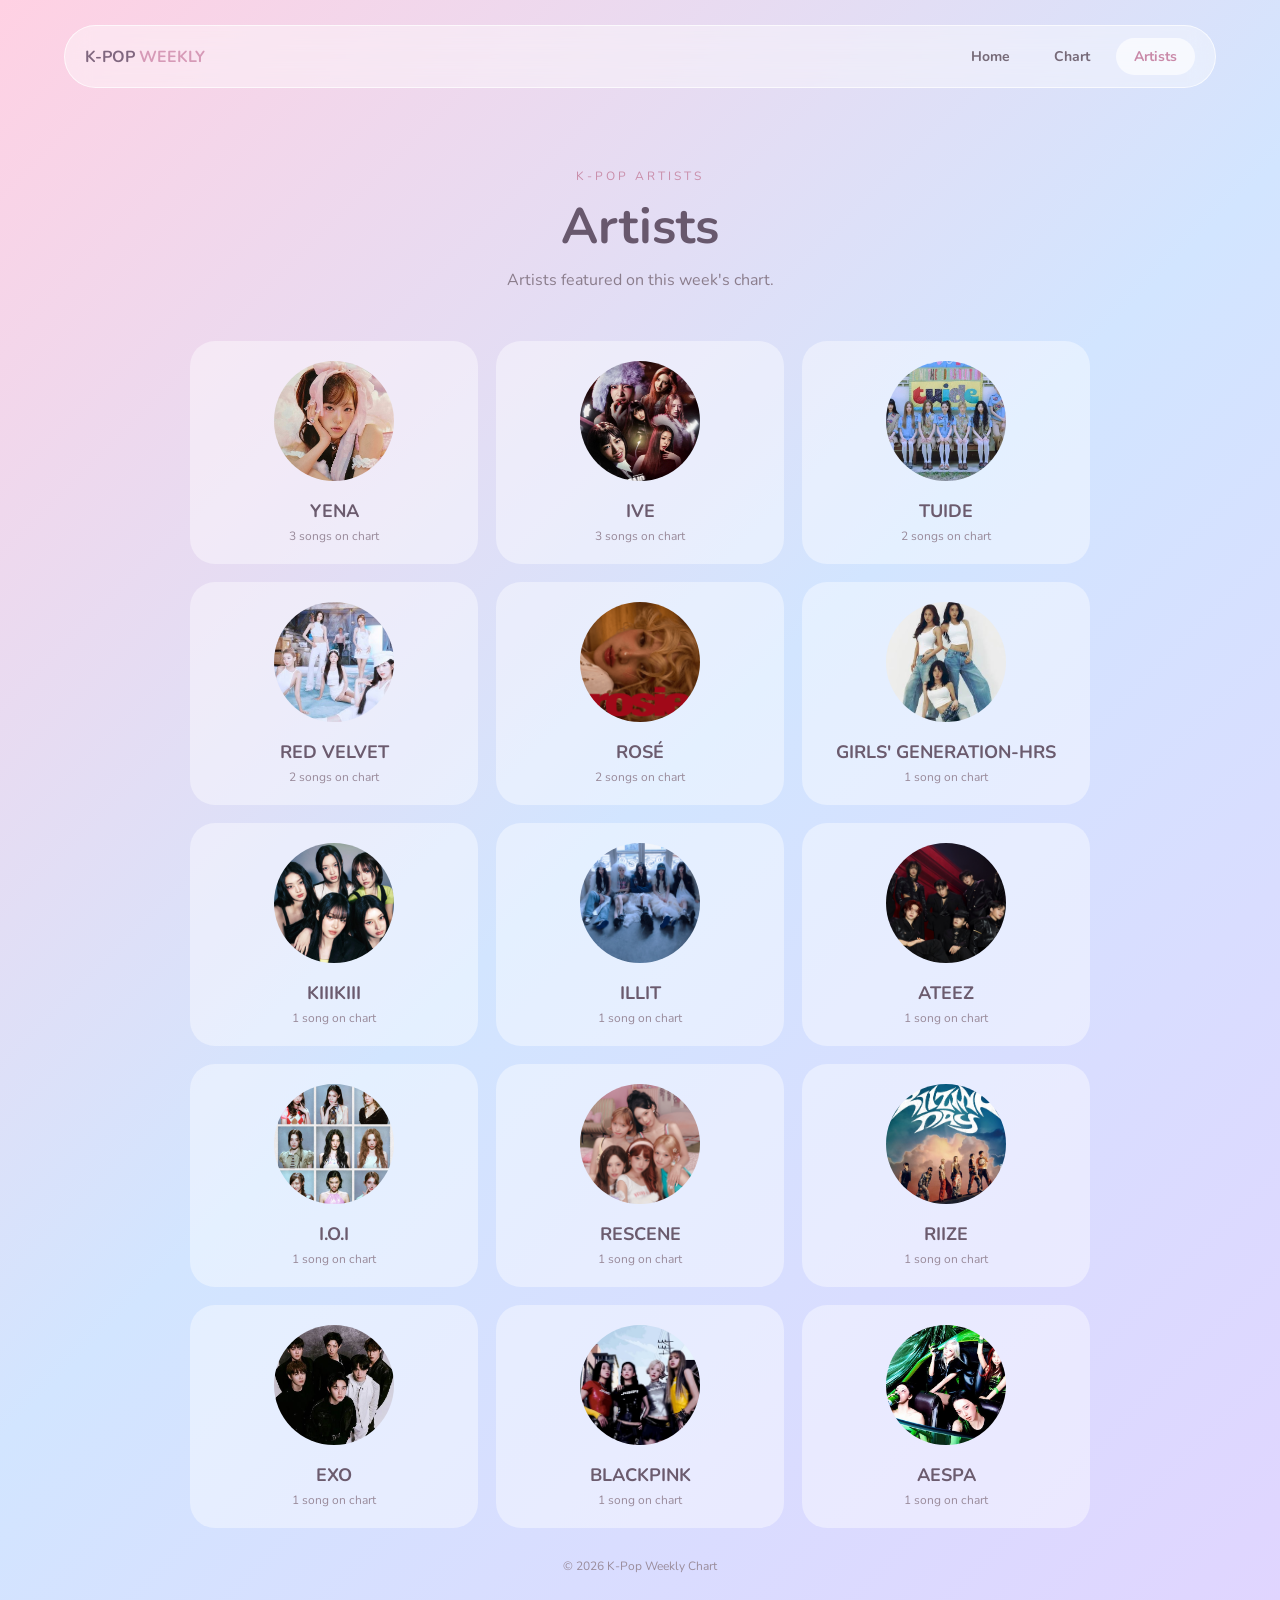
==== artists.html @ 38fe5eed "Rename artist.html to artists.html" ====
<!doctype html>

<ht
ml lang="en">
  <head>
    <meta charset="UTF-8" />

    <title>Artists — K-Pop Weekly</title>

    <link
      href="https://fonts.googleapis.com/css2?family=Nunito:wght@500;700&display=swap"
      rel="stylesheet"
    />

    <link rel="stylesheet" href="artist.css" />
  </head>

  <body>

    <nav class="navbar">
      <div class="logo">K-POP <span>WEEKLY</span></div>

      <div class="nav-menu">
        <a href="index.html">Home</a>
        <a href="chart.html">Chart</a>
        <a href="artists.html" class="active">Artists</a>
      </div>
    </nav>

    <section class="hero">
      <p class="small-title">K-POP ARTISTS</p>

      <h1>Artists</h1>

      <p class="description">Artists featured on this week's chart.</p>
    </section>

    <section class="artists-section">

      <div class="artist-card">
        <div class="artist-image">
          <img src="items2/YENA.jpg" alt="YENA" />
        </div>
        <h2>YENA</h2>
        <p>3 songs on chart</p>
      </div>

      <div class="artist-card">
        <div class="artist-image">
          <img src="items2/IVE.jpg" alt="IVE" />
        </div>
        <h2>IVE</h2>
        <p>3 songs on chart</p>
      </div>

      <div class="artist-card">
        <div class="artist-image">
          <img src="items2/TUIDE.jpg" alt="TUIDE" />
        </div>
        <h2>TUIDE</h2>
        <p>2 songs on chart</p>
      </div>

      <div class="artist-card">
        <div class="artist-image">
          <img src="items2/RED VELVET.jpg" alt="Red Velvet" />
        </div>
        <h2>RED VELVET</h2>
        <p>2 songs on chart</p>
      </div>

      <div class="artist-card">
        <div class="artist-image">
          <img src="items2/ROSE.png" alt="Rosé" />
        </div>
        <h2>ROSÉ</h2>
        <p>2 songs on chart</p>
      </div>

      <div class="artist-card">
        <div class="artist-image">
          <img src="items2/GIRLS GENERATIONS-HRS.jpg" alt="Girls' Generation-HRS" />
        </div>
        <h2>GIRLS' GENERATION-HRS</h2>
        <p>1 song on chart</p>
      </div>

      <div class="artist-card">
        <div class="artist-image">
          <img src="items2/KIIIKIII.jpg" alt="KiiiKiii" />
        </div>
        <h2>KIIIKIII</h2>
        <p>1 song on chart</p>
      </div>

      <div class="artist-card">
        <div class="artist-image">
          <img src="items2/ILLIT.jpeg" alt="ILLIT" />
        </div>
        <h2>ILLIT</h2>
        <p>1 song on chart</p>
      </div>

      <div class="artist-card">
        <div class="artist-image">
          <img src="items2/ATEEZ.jpg" alt="ATEEZ" />
        </div>
        <h2>ATEEZ</h2>
        <p>1 song on chart</p>
      </div>

      <div class="artist-card">
        <div class="artist-image">
          <img src="items2/I.O.I.jpg" alt="I.O.I" />
        </div>
        <h2>I.O.I</h2>
        <p>1 song on chart</p>
      </div>

      <div class="artist-card">
        <div class="artist-image">
          <img src="items2/RESCENE.png" alt="RESCENE" />
        </div>
        <h2>RESCENE</h2>
        <p>1 song on chart</p>
      </div>

      <div class="artist-card">
        <div class="artist-image">
          <img src="items2/RIIZE.jpg" alt="RIIZE" />
        </div>
        <h2>RIIZE</h2>
        <p>1 song on chart</p>
      </div>

      <div class="artist-card">
        <div class="artist-image">
          <img src="items2/EXO.jpg" alt="EXO" />
        </div>
        <h2>EXO</h2>
        <p>1 song on chart</p>
      </div>

      <div class="artist-card">
        <div class="artist-image">
          <img src="items2/BLACKPINK.jpg" alt="BLACKPINK" />
        </div>
        <h2>BLACKPINK</h2>
        <p>1 song on chart</p>
      </div>

      <div class="artist-card">
        <div class="artist-image">
          <img src="items2/AESPA.jpg" alt="AESPA" />
        </div>
        <h2>AESPA</h2>
        <p>1 song on chart</p>
      </div>

    </section>

    <footer>
      <p>© 2026 K-Pop Weekly Chart</p>
    </footer>
  </body>
</html>
---- artist.css ----
* {
  margin: 0;
  padding: 0;
  box-sizing: border-box;
}

body {
  font-family: "Nunito", sans-serif;
  color: #6b5b6e;

  min-height: 100vh;
  margin: 0;
  background: linear-gradient(135deg, #ffd1e3 0%, #d2e5ff 50%, #e0d5ff 100%);

  min-height: 100vh;
}

.navbar {
  width: 90%;
  margin: 25px auto;
  padding: 12px 20px;

  display: flex;
  justify-content: space-between;
  align-items: center;

  background: rgba(255, 255, 255, 0.4);
  backdrop-filter: blur(12px);

  border: 1px solid rgba(255, 255, 255, 0.7);
  border-radius: 50px;
}

.logo {
  font-weight: 700;
  color: #80677f;
}

.logo span {
  color: #d69ab7;
}

.nav-menu {
  display: flex;
  gap: 8px;
}

.nav-menu a {
  text-decoration: none;
  color: #766a78;

  padding: 9px 18px;
  border-radius: 30px;

  font-size: 14px;
  font-weight: 700;
}

.nav-menu a:hover,
.nav-menu a.active {
  background: rgba(255, 255, 255, 0.65);
  color: #c989a8;
}

.hero {
  text-align: center;
  margin: 80px auto 50px;
}

.small-title {
  font-size: 12px;
  letter-spacing: 3px;
  color: #c98da9;
}

.hero h1 {
  font-size: 50px;
  color: #68586d;
  margin: 8px 0;
}

.description {
  color: #8b7d8c;
}

.artists-section {
  width: 85%;
  max-width: 900px;

  margin: auto;

  display: grid;
  grid-template-columns: repeat(3, 1fr);

  gap: 18px;
}

.artist-card {
  padding: 20px;

  text-align: center;

  background: rgba(255, 255, 255, 0.4);

  border-radius: 25px;
}

.artist-card:hover {
  background: rgba(255, 255, 255, 0.6);
}

.artist-image img {
  width: 120px;
  height: 120px;

  object-fit: cover;

  border-radius: 50%;

  margin-bottom: 12px;
}

.artist-card h2 {
  font-size: 18px;
  color: #6b5b6e;

  margin-bottom: 5px;
}

.artist-card p {
  font-size: 12px;
  color: #998a9a;
}

footer {
  text-align: center;
  padding: 30px;

  font-size: 12px;
  color: #9a8c9b;
}
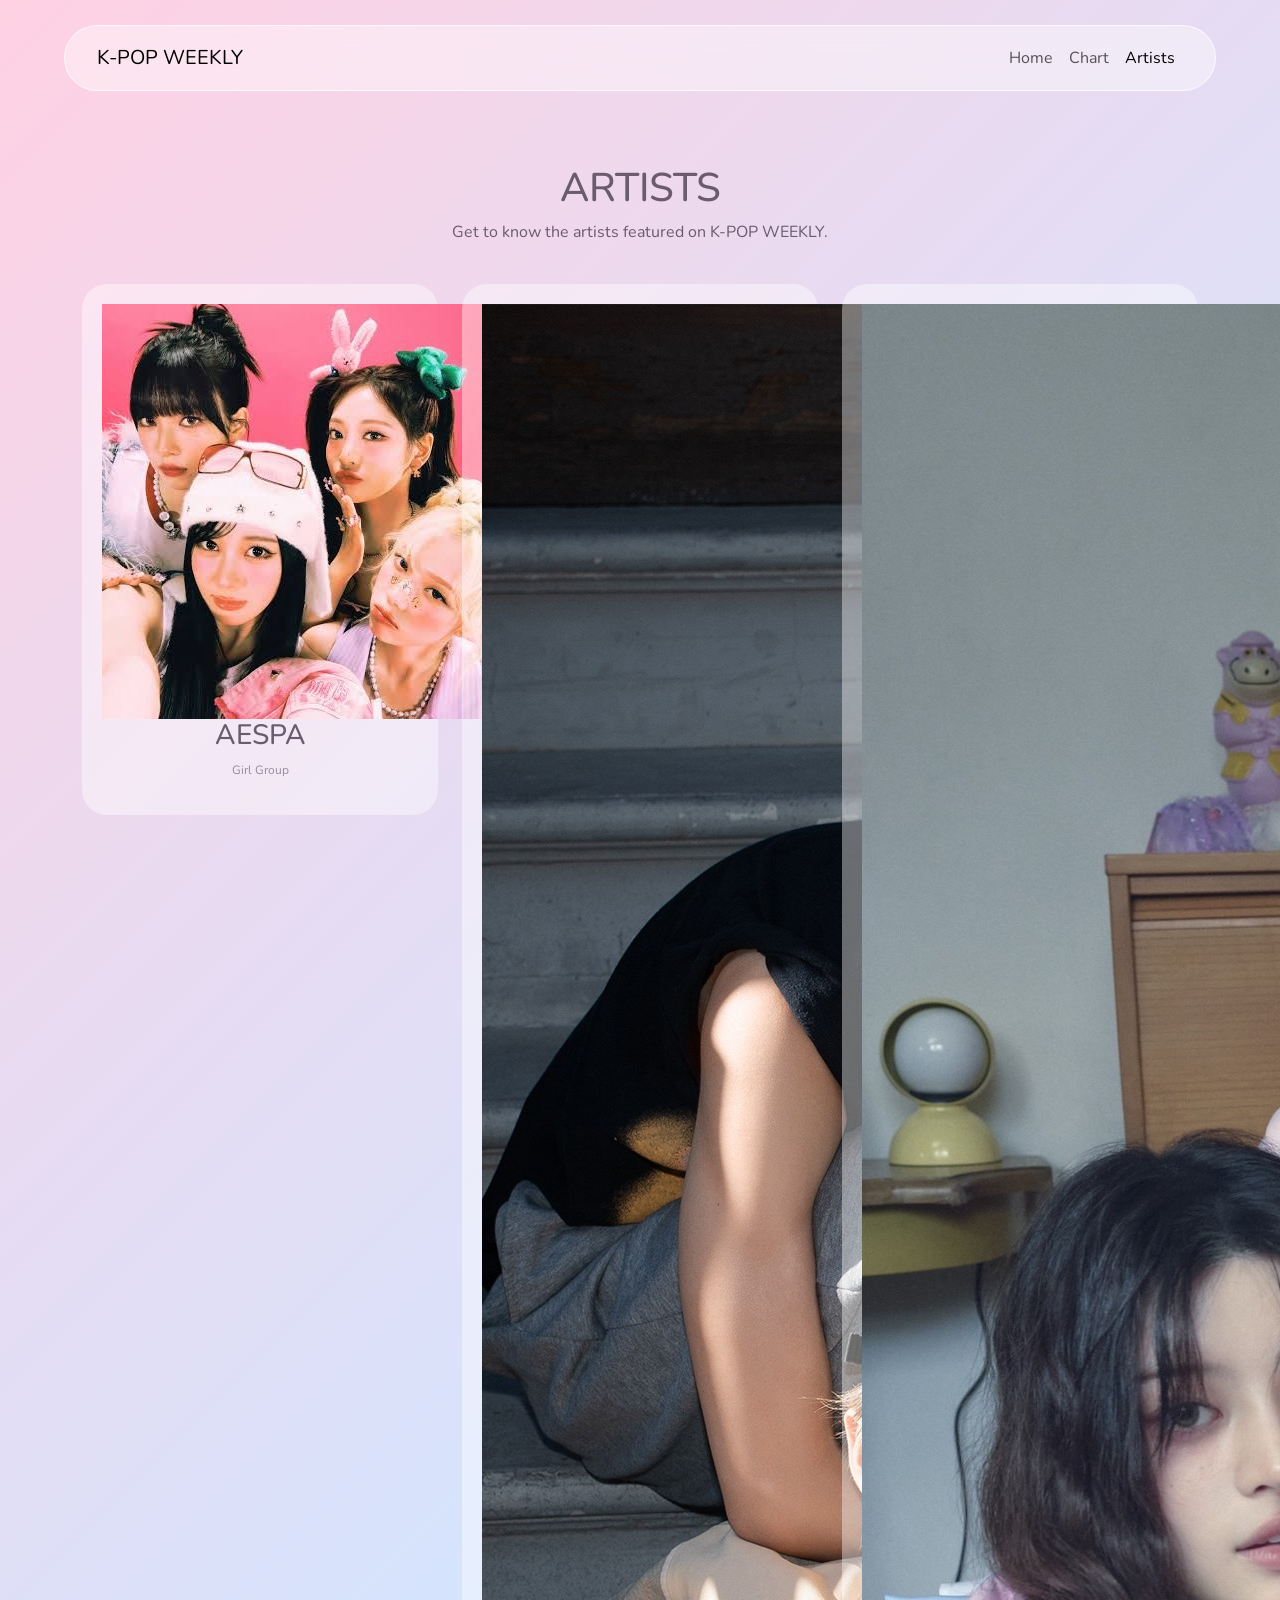
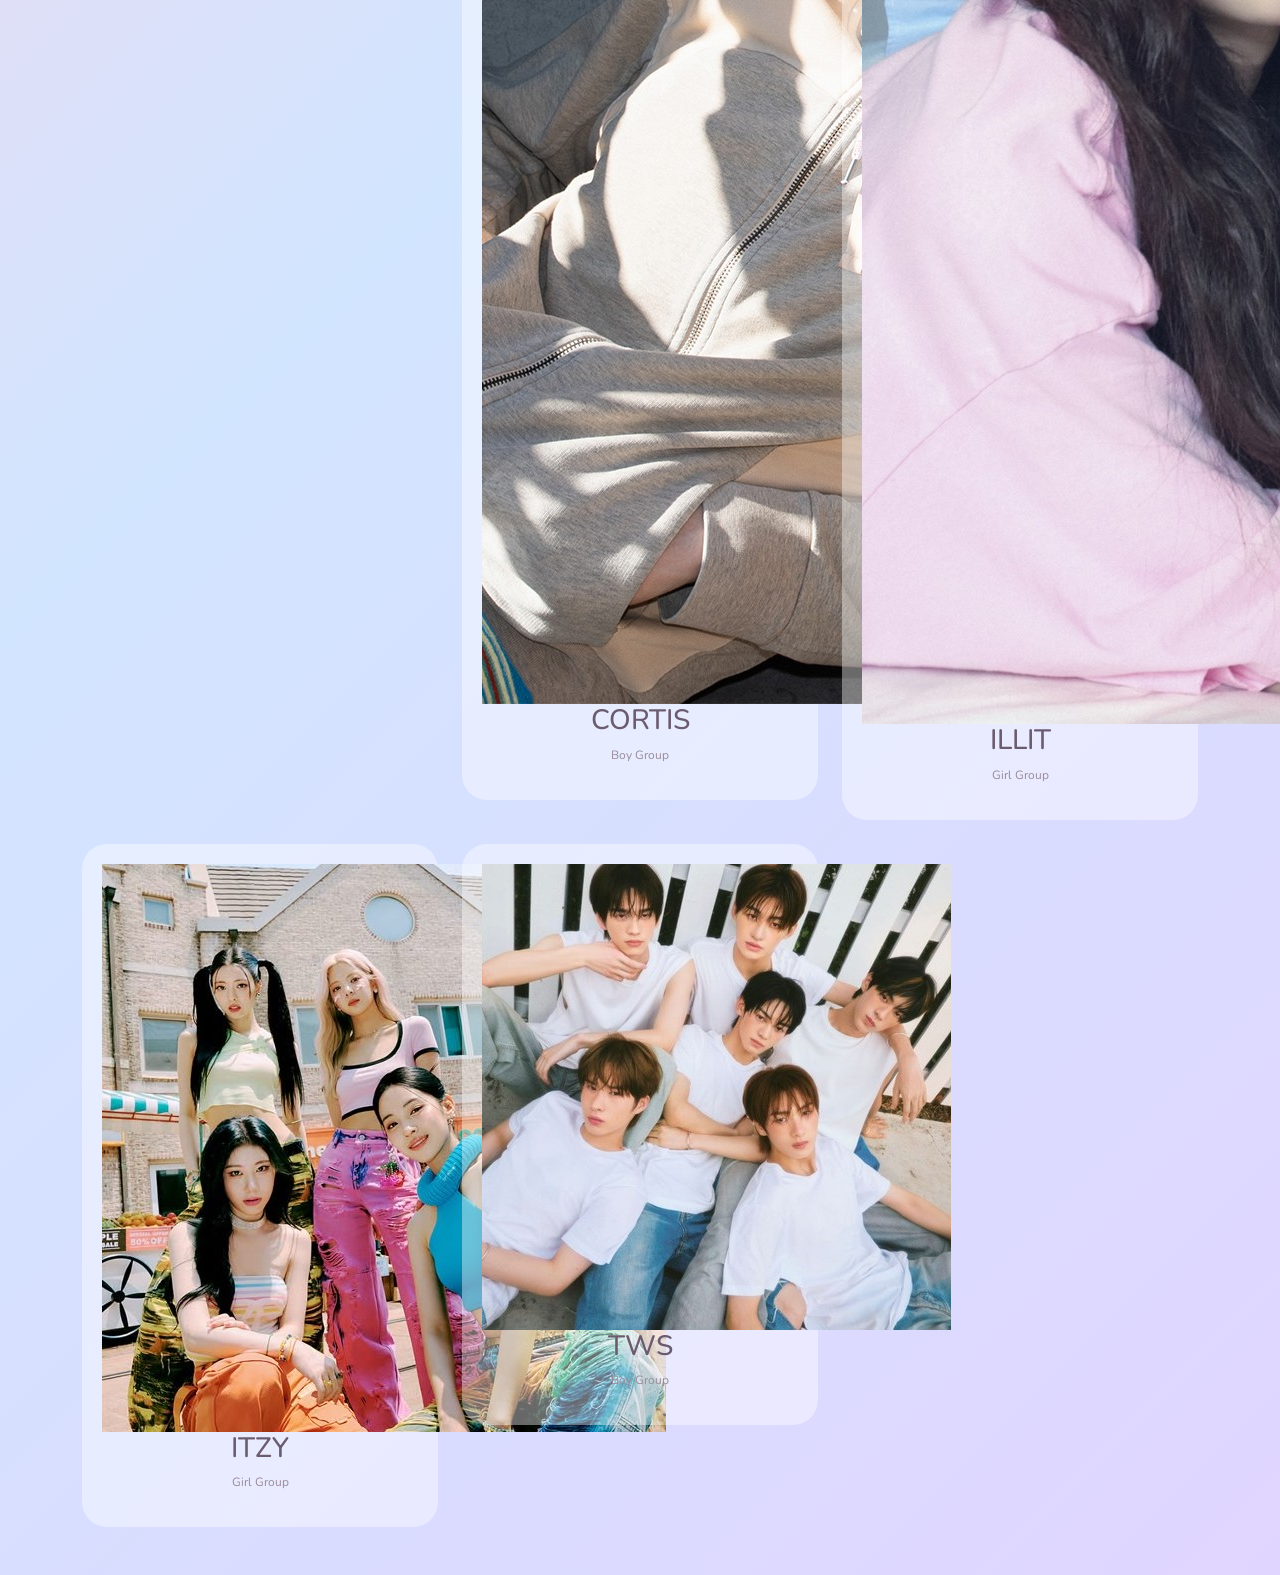
==== commit 6d271f88: "Menambahkan halaman Artists" ====
--- a/artists.html
+++ b/artists.html
@@ -1,166 +1,102 @@
-<!doctype html>
+<!DOCTYPE html>
+<html lang="en">
+<head>
+    <meta charset="UTF-8">
+    <meta name="viewport" content="width=device-width, initial-scale=1.0">
 
-<ht
-ml lang="en">
-  <head>
-    <meta charset="UTF-8" />
+    <title>Artists - K-POP WEEKLY</title>
 
-    <title>Artists — K-Pop Weekly</title>
+    <link href="https://cdn.jsdelivr.net/npm/bootstrap@5.3.3/dist/css/bootstrap.min.css" rel="stylesheet">
 
-    <link
-      href="https://fonts.googleapis.com/css2?family=Nunito:wght@500;700&display=swap"
-      rel="stylesheet"
-    />
+    <link href="https://fonts.googleapis.com/css2?family=Nunito:wght@500;700&display=swap" rel="stylesheet">
 
-    <link rel="stylesheet" href="artist.css" />
-  </head>
+    <link rel="stylesheet" href="artist.css">
+</head>
 
-  <body>
+<body>
 
-    <nav class="navbar">
-      <div class="logo">K-POP <span>WEEKLY</span></div>
+    <nav class="navbar navbar-expand-lg">
+        <div class="container">
+            <a class="navbar-brand" href="index.html">K-POP WEEKLY</a>
 
-      <div class="nav-menu">
-        <a href="index.html">Home</a>
-        <a href="chart.html">Chart</a>
-        <a href="artists.html" class="active">Artists</a>
-      </div>
+            <button class="navbar-toggler" type="button" data-bs-toggle="collapse" data-bs-target="#navbarNav">
+                <span class="navbar-toggler-icon"></span>
+            </button>
+
+            <div class="collapse navbar-collapse" id="navbarNav">
+                <div class="navbar-nav ms-auto">
+                    <a class="nav-link" href="index.html">Home</a>
+                    <a class="nav-link" href="chart.html">Chart</a>
+                    <a class="nav-link active" href="artists.html">Artists</a>
+                </div>
+            </div>
+        </div>
     </nav>
 
-    <section class="hero">
-      <p class="small-title">K-POP ARTISTS</p>
+    <main class="container py-5">
 
-      <h1>Artists</h1>
+        <section class="artist-header text-center">
+            <h1>ARTISTS</h1>
+            <p>Get to know the artists featured on K-POP WEEKLY.</p>
+        </section>
 
-      <p class="description">Artists featured on this week's chart.</p>
-    </section>
+        <section class="row g-4 mt-3">
 
-    <section class="artists-section">
+            <div class="col-12 col-md-6 col-lg-4">
+                <div class="artist-card">
+                    <img src="items2/aespa.jpg" alt="aespa">
+                    <div class="artist-info">
+                        <h3>AESPA</h3>
+                        <p>Girl Group</p>
+                    </div>
+                </div>
+            </div>
 
-      <div class="artist-card">
-        <div class="artist-image">
-          <img src="items2/YENA.jpg" alt="YENA" />
-        </div>
-        <h2>YENA</h2>
-        <p>3 songs on chart</p>
-      </div>
+            <div class="col-12 col-md-6 col-lg-4">
+                <div class="artist-card">
+                    <img src="items2/cortis.jpeg" alt="cortis">
+                    <div class="artist-info">
+                        <h3>CORTIS</h3>
+                        <p>Boy Group</p>
+                    </div>
+                </div>
+            </div>
 
-      <div class="artist-card">
-        <div class="artist-image">
-          <img src="items2/IVE.jpg" alt="IVE" />
-        </div>
-        <h2>IVE</h2>
-        <p>3 songs on chart</p>
-      </div>
+            <div class="col-12 col-md-6 col-lg-4">
+                <div class="artist-card">
+                    <img src="items2/illit.jpg" alt="illit">
+                    <div class="artist-info">
+                        <h3>ILLIT</h3>
+                        <p>Girl Group</p>
+                    </div>
+                </div>
+            </div>
 
-      <div class="artist-card">
-        <div class="artist-image">
-          <img src="items2/TUIDE.jpg" alt="TUIDE" />
-        </div>
-        <h2>TUIDE</h2>
-        <p>2 songs on chart</p>
-      </div>
+            <div class="col-12 col-md-6 col-lg-4">
+                <div class="artist-card">
+                    <img src="items2/itzy.jpg" alt="itzy">
+                    <div class="artist-info">
+                        <h3>ITZY</h3>
+                        <p>Girl Group</p>
+                    </div>
+                </div>
+            </div>
 
-      <div class="artist-card">
-        <div class="artist-image">
-          <img src="items2/RED VELVET.jpg" alt="Red Velvet" />
-        </div>
-        <h2>RED VELVET</h2>
-        <p>2 songs on chart</p>
-      </div>
+            <div class="col-12 col-md-6 col-lg-4">
+                <div class="artist-card">
+                    <img src="items2/tws.jpeg" alt="tws">
+                    <div class="artist-info">
+                        <h3>TWS</h3>
+                        <p>Boy Group</p>
+                    </div>
+                </div>
+            </div>
 
-      <div class="artist-card">
-        <div class="artist-image">
-          <img src="items2/ROSE.png" alt="Rosé" />
-        </div>
-        <h2>ROSÉ</h2>
-        <p>2 songs on chart</p>
-      </div>
+        </section>
 
-      <div class="artist-card">
-        <div class="artist-image">
-          <img src="items2/GIRLS GENERATIONS-HRS.jpg" alt="Girls' Generation-HRS" />
-        </div>
-        <h2>GIRLS' GENERATION-HRS</h2>
-        <p>1 song on chart</p>
-      </div>
+    </main>
 
-      <div class="artist-card">
-        <div class="artist-image">
-          <img src="items2/KIIIKIII.jpg" alt="KiiiKiii" />
-        </div>
-        <h2>KIIIKIII</h2>
-        <p>1 song on chart</p>
-      </div>
+    <script src="https://cdn.jsdelivr.net/npm/bootstrap@5.3.3/dist/js/bootstrap.bundle.min.js"></script>
 
-      <div class="artist-card">
-        <div class="artist-image">
-          <img src="items2/ILLIT.jpeg" alt="ILLIT" />
-        </div>
-        <h2>ILLIT</h2>
-        <p>1 song on chart</p>
-      </div>
-
-      <div class="artist-card">
-        <div class="artist-image">
-          <img src="items2/ATEEZ.jpg" alt="ATEEZ" />
-        </div>
-        <h2>ATEEZ</h2>
-        <p>1 song on chart</p>
-      </div>
-
-      <div class="artist-card">
-        <div class="artist-image">
-          <img src="items2/I.O.I.jpg" alt="I.O.I" />
-        </div>
-        <h2>I.O.I</h2>
-        <p>1 song on chart</p>
-      </div>
-
-      <div class="artist-card">
-        <div class="artist-image">
-          <img src="items2/RESCENE.png" alt="RESCENE" />
-        </div>
-        <h2>RESCENE</h2>
-        <p>1 song on chart</p>
-      </div>
-
-      <div class="artist-card">
-        <div class="artist-image">
-          <img src="items2/RIIZE.jpg" alt="RIIZE" />
-        </div>
-        <h2>RIIZE</h2>
-        <p>1 song on chart</p>
-      </div>
-
-      <div class="artist-card">
-        <div class="artist-image">
-          <img src="items2/EXO.jpg" alt="EXO" />
-        </div>
-        <h2>EXO</h2>
-        <p>1 song on chart</p>
-      </div>
-
-      <div class="artist-card">
-        <div class="artist-image">
-          <img src="items2/BLACKPINK.jpg" alt="BLACKPINK" />
-        </div>
-        <h2>BLACKPINK</h2>
-        <p>1 song on chart</p>
-      </div>
-
-      <div class="artist-card">
-        <div class="artist-image">
-          <img src="items2/AESPA.jpg" alt="AESPA" />
-        </div>
-        <h2>AESPA</h2>
-        <p>1 song on chart</p>
-      </div>
-
-    </section>
-
-    <footer>
-      <p>© 2026 K-Pop Weekly Chart</p>
-    </footer>
-  </body>
-</html>
+</body>
+</html>
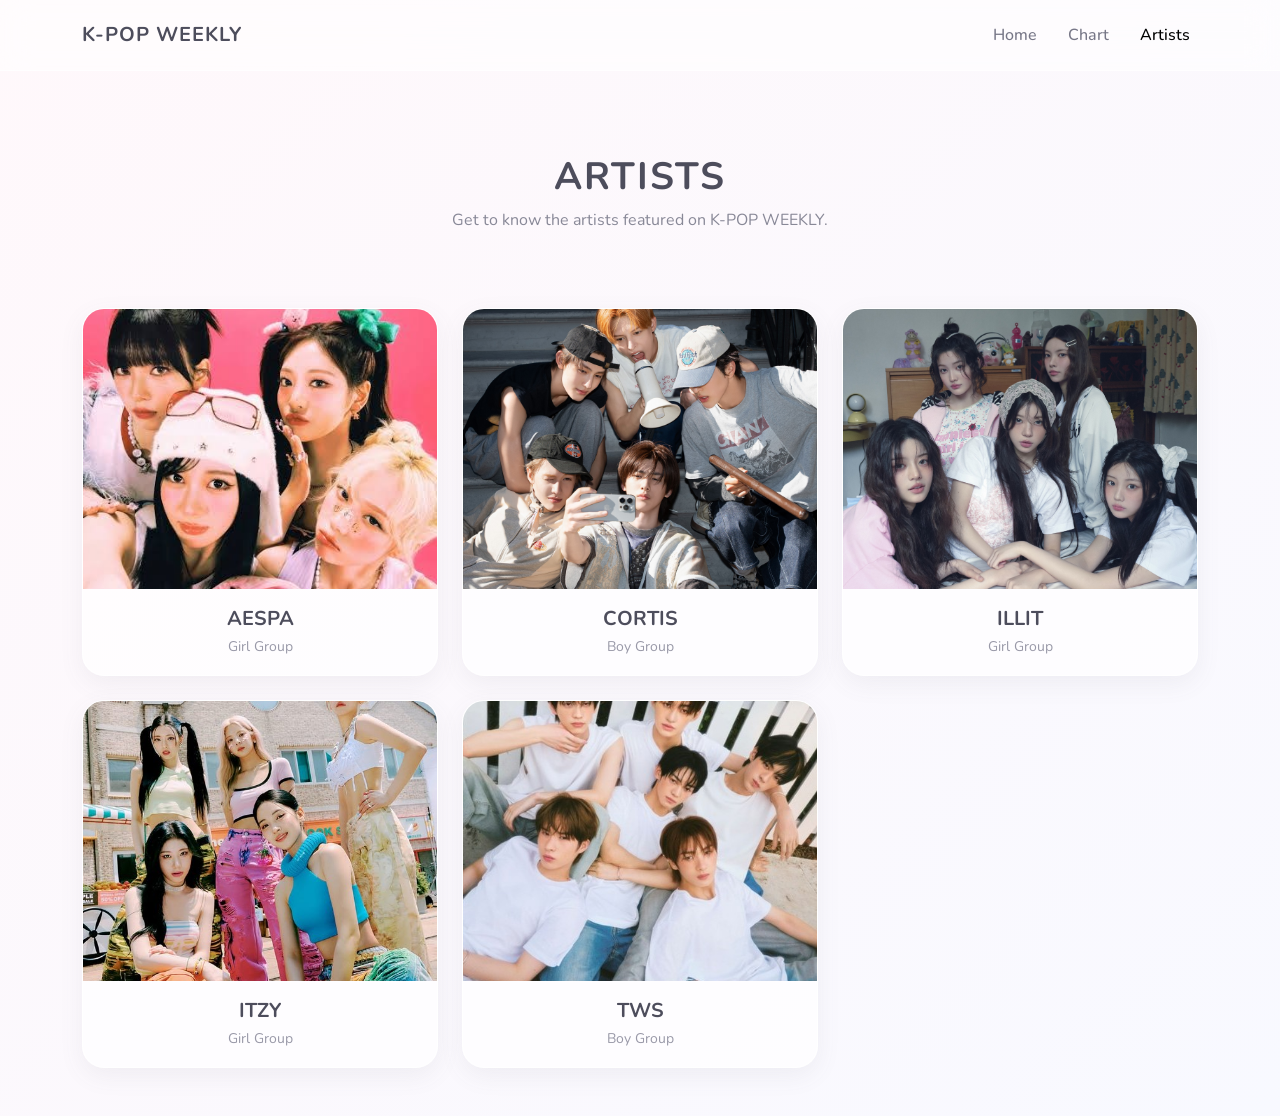
==== commit 0eb1f1ea: "Memperbaiki link CSS halaman Artists" ====
--- a/artists.html
+++ b/artists.html
@@ -1,102 +1,107 @@
-<!DOCTYPE html>
+<!doctype html>
 <html lang="en">
-<head>
-    <meta charset="UTF-8">
-    <meta name="viewport" content="width=device-width, initial-scale=1.0">
+  <head>
+    <meta charset="UTF-8" />
+    <meta name="viewport" content="width=device-width, initial-scale=1.0" />
 
     <title>Artists - K-POP WEEKLY</title>
 
-    <link href="https://cdn.jsdelivr.net/npm/bootstrap@5.3.3/dist/css/bootstrap.min.css" rel="stylesheet">
+    <link
+      href="https://cdn.jsdelivr.net/npm/bootstrap@5.3.3/dist/css/bootstrap.min.css"
+      rel="stylesheet"
+    />
 
-    <link href="https://fonts.googleapis.com/css2?family=Nunito:wght@500;700&display=swap" rel="stylesheet">
+    <link
+      href="https://fonts.googleapis.com/css2?family=Nunito:wght@500;700&display=swap"
+      rel="stylesheet"
+    />
 
-    <link rel="stylesheet" href="artist.css">
-</head>
+    <link rel="stylesheet" href="artists.css" />
+  </head>
 
-<body>
+  <body>
+    <nav class="navbar navbar-expand-lg">
+      <div class="container">
+        <a class="navbar-brand" href="index.html">K-POP WEEKLY</a>
 
-    <nav class="navbar navbar-expand-lg">
-        <div class="container">
-            <a class="navbar-brand" href="index.html">K-POP WEEKLY</a>
+        <button
+          class="navbar-toggler"
+          type="button"
+          data-bs-toggle="collapse"
+          data-bs-target="#navbarNav"
+        >
+          <span class="navbar-toggler-icon"></span>
+        </button>
 
-            <button class="navbar-toggler" type="button" data-bs-toggle="collapse" data-bs-target="#navbarNav">
-                <span class="navbar-toggler-icon"></span>
-            </button>
-
-            <div class="collapse navbar-collapse" id="navbarNav">
-                <div class="navbar-nav ms-auto">
-                    <a class="nav-link" href="index.html">Home</a>
-                    <a class="nav-link" href="chart.html">Chart</a>
-                    <a class="nav-link active" href="artists.html">Artists</a>
-                </div>
-            </div>
+        <div class="collapse navbar-collapse" id="navbarNav">
+          <div class="navbar-nav ms-auto">
+            <a class="nav-link" href="index.html">Home</a>
+            <a class="nav-link" href="chart.html">Chart</a>
+            <a class="nav-link active" href="artists.html">Artists</a>
+          </div>
         </div>
+      </div>
     </nav>
 
     <main class="container py-5">
+      <section class="artist-header text-center">
+        <h1>ARTISTS</h1>
+        <p>Get to know the artists featured on K-POP WEEKLY.</p>
+      </section>
 
-        <section class="artist-header text-center">
-            <h1>ARTISTS</h1>
-            <p>Get to know the artists featured on K-POP WEEKLY.</p>
-        </section>
+      <section class="row g-4 mt-3">
+        <div class="col-12 col-md-6 col-lg-4">
+          <div class="artist-card">
+            <img src="items2/aespa.jpg" alt="aespa" />
+            <div class="artist-info">
+              <h3>AESPA</h3>
+              <p>Girl Group</p>
+            </div>
+          </div>
+        </div>
 
-        <section class="row g-4 mt-3">
+        <div class="col-12 col-md-6 col-lg-4">
+          <div class="artist-card">
+            <img src="items2/cortis.jpeg" alt="cortis" />
+            <div class="artist-info">
+              <h3>CORTIS</h3>
+              <p>Boy Group</p>
+            </div>
+          </div>
+        </div>
 
-            <div class="col-12 col-md-6 col-lg-4">
-                <div class="artist-card">
-                    <img src="items2/aespa.jpg" alt="aespa">
-                    <div class="artist-info">
-                        <h3>AESPA</h3>
-                        <p>Girl Group</p>
-                    </div>
-                </div>
+        <div class="col-12 col-md-6 col-lg-4">
+          <div class="artist-card">
+            <img src="items2/illit.jpg" alt="illit" />
+            <div class="artist-info">
+              <h3>ILLIT</h3>
+              <p>Girl Group</p>
             </div>
+          </div>
+        </div>
 
-            <div class="col-12 col-md-6 col-lg-4">
-                <div class="artist-card">
-                    <img src="items2/cortis.jpeg" alt="cortis">
-                    <div class="artist-info">
-                        <h3>CORTIS</h3>
-                        <p>Boy Group</p>
-                    </div>
-                </div>
+        <div class="col-12 col-md-6 col-lg-4">
+          <div class="artist-card">
+            <img src="items2/itzy.jpg" alt="itzy" />
+            <div class="artist-info">
+              <h3>ITZY</h3>
+              <p>Girl Group</p>
             </div>
+          </div>
+        </div>
 
-            <div class="col-12 col-md-6 col-lg-4">
-                <div class="artist-card">
-                    <img src="items2/illit.jpg" alt="illit">
-                    <div class="artist-info">
-                        <h3>ILLIT</h3>
-                        <p>Girl Group</p>
-                    </div>
-                </div>
+        <div class="col-12 col-md-6 col-lg-4">
+          <div class="artist-card">
+            <img src="items2/tws.jpeg" alt="tws" />
+            <div class="artist-info">
+              <h3>TWS</h3>
+              <p>Boy Group</p>
             </div>
-
-            <div class="col-12 col-md-6 col-lg-4">
-                <div class="artist-card">
-                    <img src="items2/itzy.jpg" alt="itzy">
-                    <div class="artist-info">
-                        <h3>ITZY</h3>
-                        <p>Girl Group</p>
-                    </div>
-                </div>
-            </div>
-
-            <div class="col-12 col-md-6 col-lg-4">
-                <div class="artist-card">
-                    <img src="items2/tws.jpeg" alt="tws">
-                    <div class="artist-info">
-                        <h3>TWS</h3>
-                        <p>Boy Group</p>
-                    </div>
-                </div>
-            </div>
-
-        </section>
-
+          </div>
+        </div>
+      </section>
     </main>
 
     <script src="https://cdn.jsdelivr.net/npm/bootstrap@5.3.3/dist/js/bootstrap.bundle.min.js"></script>
-
-</body>
-</html>+  </body>
+</html>
--- a/artists.css
+++ b/artists.css
@@ -0,0 +1,106 @@
+* {
+    margin: 0;
+    padding: 0;
+    box-sizing: border-box;
+}
+
+body {
+    font-family: "Nunito", sans-serif;
+    background: linear-gradient(135deg, #fff8fb, #f8f9ff);
+    color: #4d4d5c;
+    min-height: 100vh;
+}
+
+.navbar {
+    background: rgba(255, 255, 255, 0.55);
+    backdrop-filter: blur(15px);
+    -webkit-backdrop-filter: blur(15px);
+    border-bottom: 1px solid rgba(255, 255, 255, 0.7);
+    padding: 15px 0;
+}
+
+.navbar-brand {
+    font-weight: 700;
+    color: #4d4d5c;
+    letter-spacing: 1px;
+}
+
+.nav-link {
+    color: #777787;
+    font-weight: 500;
+    margin-left: 15px;
+}
+
+.nav-link:hover,
+.nav-link.active {
+    color: #d88ca8;
+}
+
+.artist-header {
+    padding: 35px 0 20px;
+}
+
+.artist-header h1 {
+    font-size: 38px;
+    font-weight: 700;
+    letter-spacing: 2px;
+    color: #4d4d5c;
+}
+
+.artist-header p {
+    margin-top: 8px;
+    color: #888897;
+}
+
+.artist-card {
+    background: rgba(255, 255, 255, 0.7);
+    border: 1px solid rgba(255, 255, 255, 0.8);
+    border-radius: 22px;
+    overflow: hidden;
+    box-shadow: 0 8px 25px rgba(100, 100, 120, 0.08);
+    transition: 0.3s ease;
+}
+
+.artist-card:hover {
+    transform: translateY(-5px);
+    box-shadow: 0 12px 30px rgba(100, 100, 120, 0.13);
+}
+
+.artist-card img {
+    width: 100%;
+    height: 280px;
+    object-fit: cover;
+    display: block;
+}
+
+.artist-info {
+    padding: 18px;
+    text-align: center;
+}
+
+.artist-info h3 {
+    font-size: 20px;
+    font-weight: 700;
+    margin-bottom: 5px;
+    color: #4d4d5c;
+}
+
+.artist-info p {
+    margin: 0;
+    color: #9999a8;
+    font-size: 14px;
+}
+
+@media (max-width: 768px) {
+    .artist-header h1 {
+        font-size: 30px;
+    }
+
+    .artist-card img {
+        height: 240px;
+    }
+
+    .nav-link {
+        margin-left: 0;
+    }
+}
